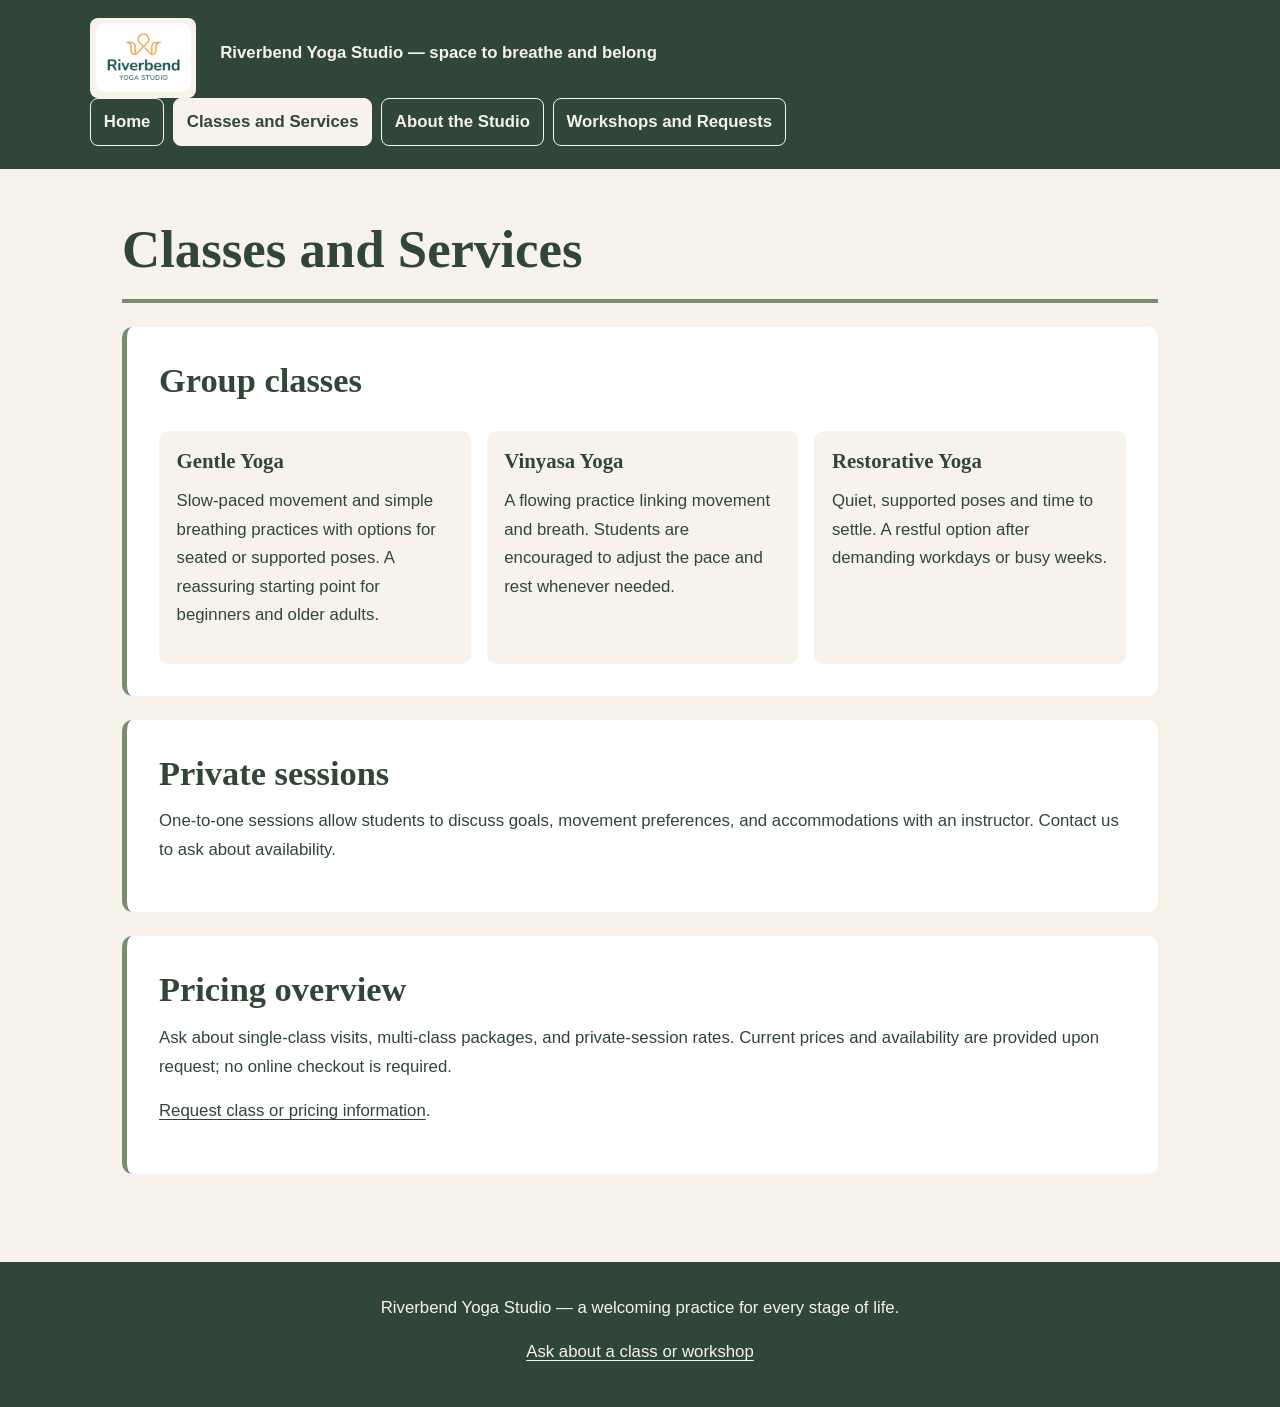
==== services.html @ cf953315 "Add files via upload" ====
<!DOCTYPE html>
<html lang="en">
<head>
  <meta charset="UTF-8">
  <meta name="viewport" content="width=device-width, initial-scale=1.0">
  <title>Classes and Services | Riverbend Yoga Studio</title>
  <link rel="stylesheet" href="styles.css">
</head>
<body>
  <header>
    <a href="index.html"><img src="yoga-logo.png" alt="Riverbend Yoga Studio logo" width="120"></a>
    <p>Riverbend Yoga Studio — space to breathe and belong</p>
    <nav aria-label="Main navigation">
      <ul>
        <li><a href="index.html">Home</a></li>
        <li><a href="services.html" aria-current="page">Classes and Services</a></li>
        <li><a href="about.html">About the Studio</a></li>
        <li><a href="events.html">Workshops and Requests</a></li>
      </ul>
    </nav>
  </header>
  <main>
    <h1>Classes and Services</h1>
    <section aria-labelledby="group-classes">
      <h2 id="group-classes">Group classes</h2>
      <article><h3>Gentle Yoga</h3><p>Slow-paced movement and simple breathing practices with options for seated or supported poses. A reassuring starting point for beginners and older adults.</p></article>
      <article><h3>Vinyasa Yoga</h3><p>A flowing practice linking movement and breath. Students are encouraged to adjust the pace and rest whenever needed.</p></article>
      <article><h3>Restorative Yoga</h3><p>Quiet, supported poses and time to settle. A restful option after demanding workdays or busy weeks.</p></article>
    </section>
    <section aria-labelledby="private">
      <h2 id="private">Private sessions</h2>
      <p>One-to-one sessions allow students to discuss goals, movement preferences, and accommodations with an instructor. Contact us to ask about availability.</p>
    </section>
    <section aria-labelledby="pricing">
      <h2 id="pricing">Pricing overview</h2>
      <p>Ask about single-class visits, multi-class packages, and private-session rates. Current prices and availability are provided upon request; no online checkout is required.</p>
      <p><a href="events.html">Request class or pricing information</a>.</p>
    </section>
  </main>
  <footer>
    <p>Riverbend Yoga Studio — a welcoming practice for every stage of life.</p>
    <p><a href="events.html">Ask about a class or workshop</a></p>
  </footer>
</body>
</html>
---- styles.css ----
/* Riverbend Yoga Studio — shared mobile-first design system */
:root { --cream:#F7F3EA; --sage:#788C72; --forest:#304638; --sand:#D9BCA3; }
* { box-sizing:border-box; }
html { scroll-behavior:smooth; }
body { margin:0; background:var(--cream); color:var(--forest); font:1.05rem/1.7 Arial,Helvetica,sans-serif; }
h1,h2,h3 { font-family:Georgia,'Times New Roman',serif; line-height:1.25; margin:0 0 .8rem; }
h1 { font-size:clamp(2rem,5vw,3.3rem); }
h2 { font-size:clamp(1.5rem,3vw,2.15rem); }
h3 { font-size:1.3rem; }
p { margin:.5rem 0 1rem; }
a { color:var(--forest); text-underline-offset:3px; }
a:hover { text-decoration-thickness:2px; }
a:focus-visible,button:focus-visible,input:focus-visible,select:focus-visible,textarea:focus-visible { outline:3px solid var(--forest); outline-offset:3px; }
header { background:var(--forest); color:var(--cream); padding:1.1rem max(1rem,calc((100vw - 1100px)/2)); }
header > a { display:inline-block; background:var(--cream); padding:.35rem; border-radius:.5rem; }
header > a img { display:block; width:95px; height:auto; }
header p { margin:.5rem 0 1rem; font-weight:600; }
nav ul { list-style:none; padding:0; margin:0; display:flex; flex-wrap:wrap; gap:.55rem; }
nav a { display:block; padding:.55rem .8rem; border:1px solid var(--cream); border-radius:.5rem; color:var(--cream); text-decoration:none; font-weight:bold; }
nav a:hover,nav a[aria-current="page"] { background:var(--cream); color:var(--forest); }
main { max-width:1100px; margin:auto; padding:2rem 1rem 3rem; }
main > h1 { padding-bottom:1rem; border-bottom:4px solid var(--sage); }
main > section { margin:1.5rem 0; padding:1.35rem; background:white; border-left:5px solid var(--sage); border-radius:.65rem; }
section > article { padding:1.1rem; margin:1rem 0; border-radius:.6rem; background:var(--cream); }
img,video { max-width:100%; height:auto; border-radius:.6rem; }
picture { display:block; max-width:100%; }
figure { margin:1.3rem 0; }
figcaption { font-size:.95rem; padding:.4rem 0; }
audio { display:block; width:100%; max-width:550px; margin:1rem 0; }
ul,ol { padding-left:1.4rem; }
li { margin-bottom:.35rem; }
form { max-width:740px; }
fieldset { border:2px solid var(--sage); border-radius:.6rem; margin:1.25rem 0; padding:1rem; }
legend { font-weight:bold; padding:0 .4rem; }
label { display:block; margin:.8rem 0 .3rem; font-weight:600; }
input:not([type="radio"]):not([type="checkbox"]),select,textarea { display:block; width:100%; padding:.75rem; border:1px solid var(--forest); border-radius:.35rem; font:inherit; background:white; color:var(--forest); }
input[type="radio"],input[type="checkbox"] { accent-color:var(--forest); }
button,input[type="submit"] { padding:.8rem 1.3rem; background:var(--forest); color:white; border:0; border-radius:.45rem; font:700 1rem Arial,sans-serif; cursor:pointer; }
button:hover,input[type="submit"]:hover { background:var(--sage); color:var(--forest); }
footer { padding:1.5rem 1rem; text-align:center; background:var(--forest); color:var(--cream); }
footer a { color:var(--cream); }
@media (min-width:760px) {
 header { display:flex; flex-wrap:wrap; align-items:center; column-gap:1.5rem; }
 header p { flex:1; }
 nav { width:100%; }
 nav ul { flex-wrap:nowrap; }
 main { padding:3rem 2rem 4rem; }
 main > section { padding:2rem; }
 section:has(> article) { display:flex; flex-wrap:wrap; gap:1rem; align-items:stretch; }
 section:has(> article) > h2,section:has(> article) > p,section:has(> article) > ul { flex:0 0 100%; }
 section:has(> article) > article { flex:1 1 230px; margin:0; }
}
@media (prefers-reduced-motion:reduce) { html { scroll-behavior:auto; } }
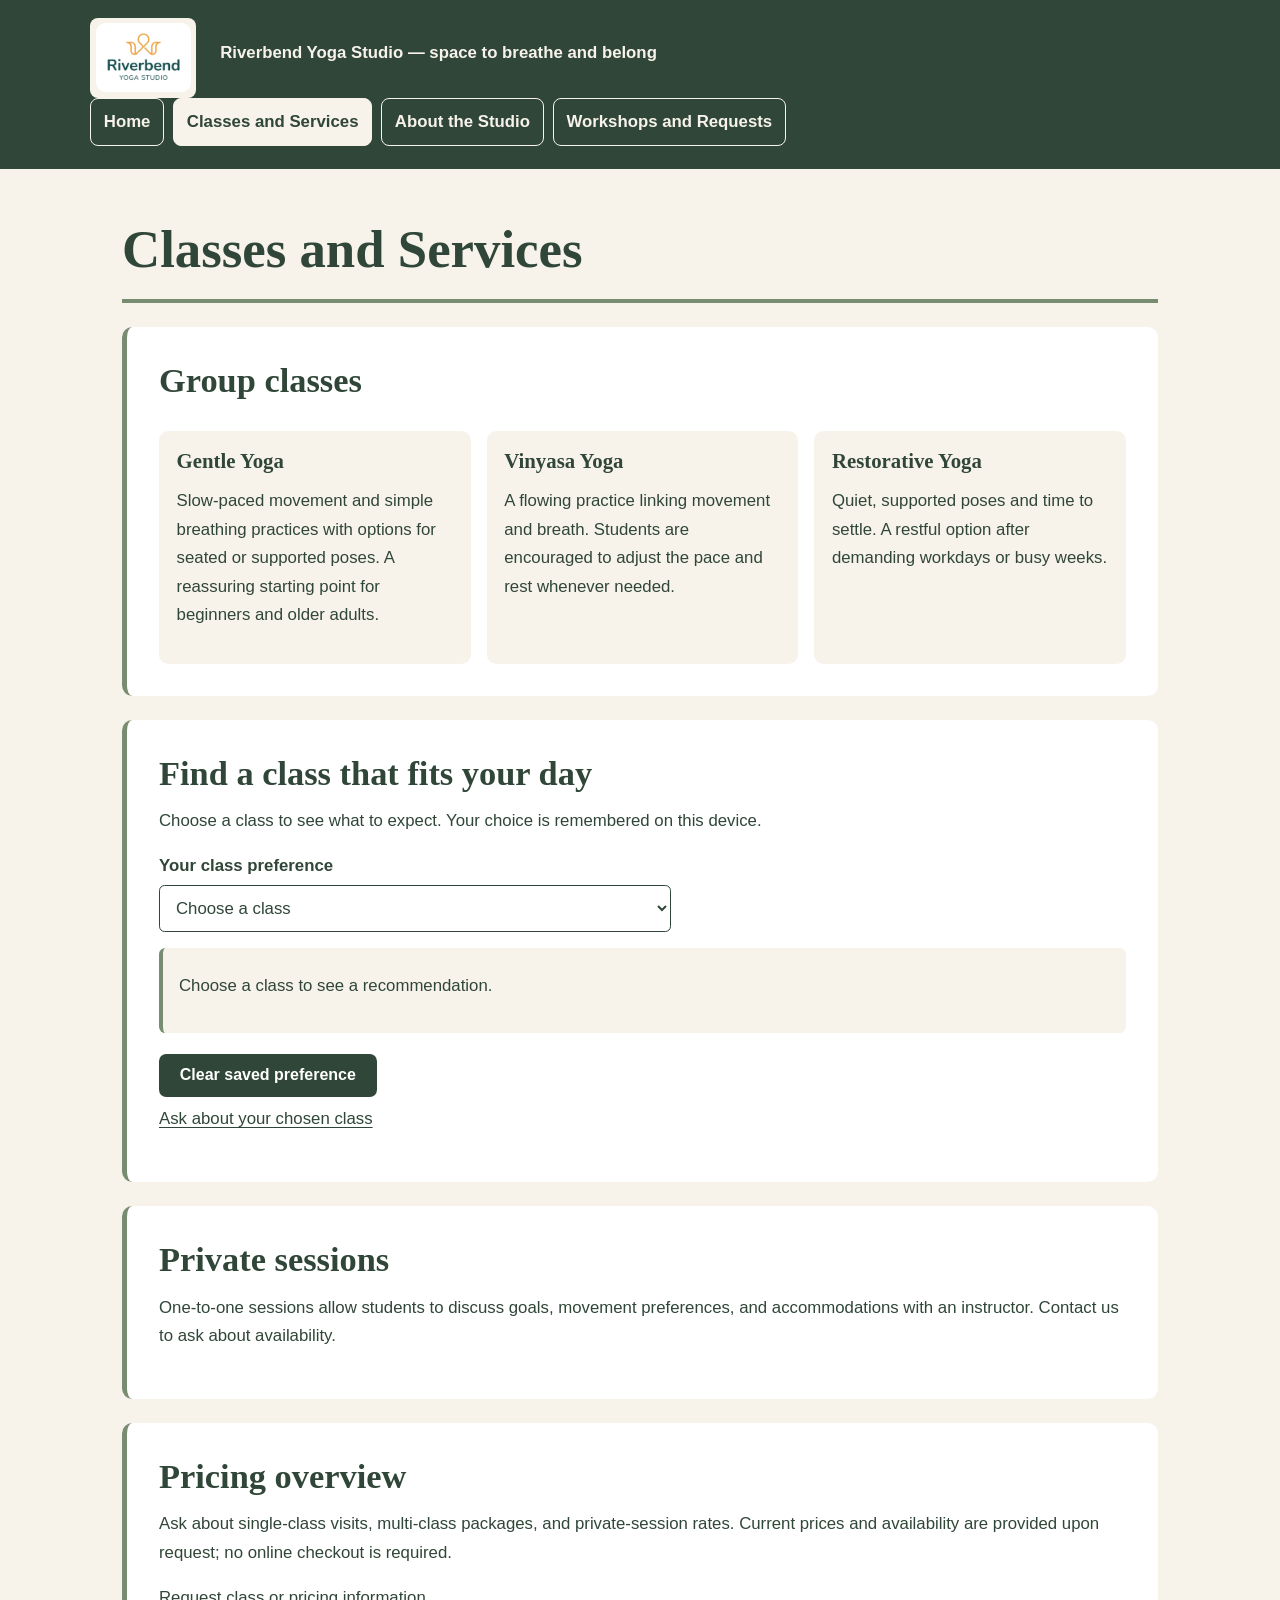
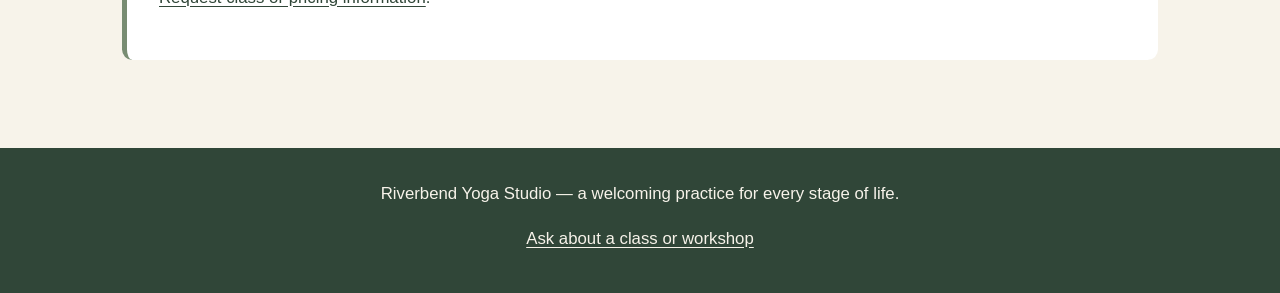
==== commit 0123cfa1: "Touchstone 4 JavaScript interactivity and validation" ====
--- a/services.html
+++ b/services.html
@@ -27,6 +27,15 @@
       <article><h3>Vinyasa Yoga</h3><p>A flowing practice linking movement and breath. Students are encouraged to adjust the pace and rest whenever needed.</p></article>
       <article><h3>Restorative Yoga</h3><p>Quiet, supported poses and time to settle. A restful option after demanding workdays or busy weeks.</p></article>
     </section>
+    <section aria-labelledby="class-finder-title" id="class-finder">
+      <h2 id="class-finder-title">Find a class that fits your day</h2>
+      <p>Choose a class to see what to expect. Your choice is remembered on this device.</p>
+      <label for="class-preference">Your class preference</label>
+      <select id="class-preference"><option value="">Choose a class</option><option value="gentle">Gentle Yoga</option><option value="vinyasa">Vinyasa Yoga</option><option value="restorative">Restorative Yoga</option></select>
+      <div id="class-result" class="class-result" role="status" aria-live="polite"><p>Choose a class to see a recommendation.</p></div>
+      <button type="button" id="clear-preference">Clear saved preference</button>
+      <p><a href="events.html">Ask about your chosen class</a></p>
+    </section>
     <section aria-labelledby="private">
       <h2 id="private">Private sessions</h2>
       <p>One-to-one sessions allow students to discuss goals, movement preferences, and accommodations with an instructor. Contact us to ask about availability.</p>
@@ -41,5 +50,6 @@
     <p>Riverbend Yoga Studio — a welcoming practice for every stage of life.</p>
     <p><a href="events.html">Ask about a class or workshop</a></p>
   </footer>
+  <script src="script.js" defer></script>
 </body>
 </html>
--- a/styles.css
+++ b/styles.css
@@ -51,3 +51,13 @@
  section:has(> article) > article { flex:1 1 230px; margin:0; }
 }
 @media (prefers-reduced-motion:reduce) { html { scroll-behavior:auto; } }
+
+/* Touchstone 4: accessible interactive controls and field-level feedback */
+.class-result { margin:1rem 0; padding:1rem; border-left:4px solid var(--sage); background:var(--cream); border-radius:.4rem; }
+.class-result h3 { margin-bottom:.3rem; }
+.field-error { display:block; color:#8B2424; font-weight:700; font-size:.95rem; margin:.25rem 0 .5rem; }
+.field-error:empty { display:none; }
+[aria-invalid="true"] { border:2px solid #8B2424 !important; }
+#form-status { font-weight:700; }
+#class-finder select { max-width:32rem; }
+#clear-preference { margin-top:.3rem; }
